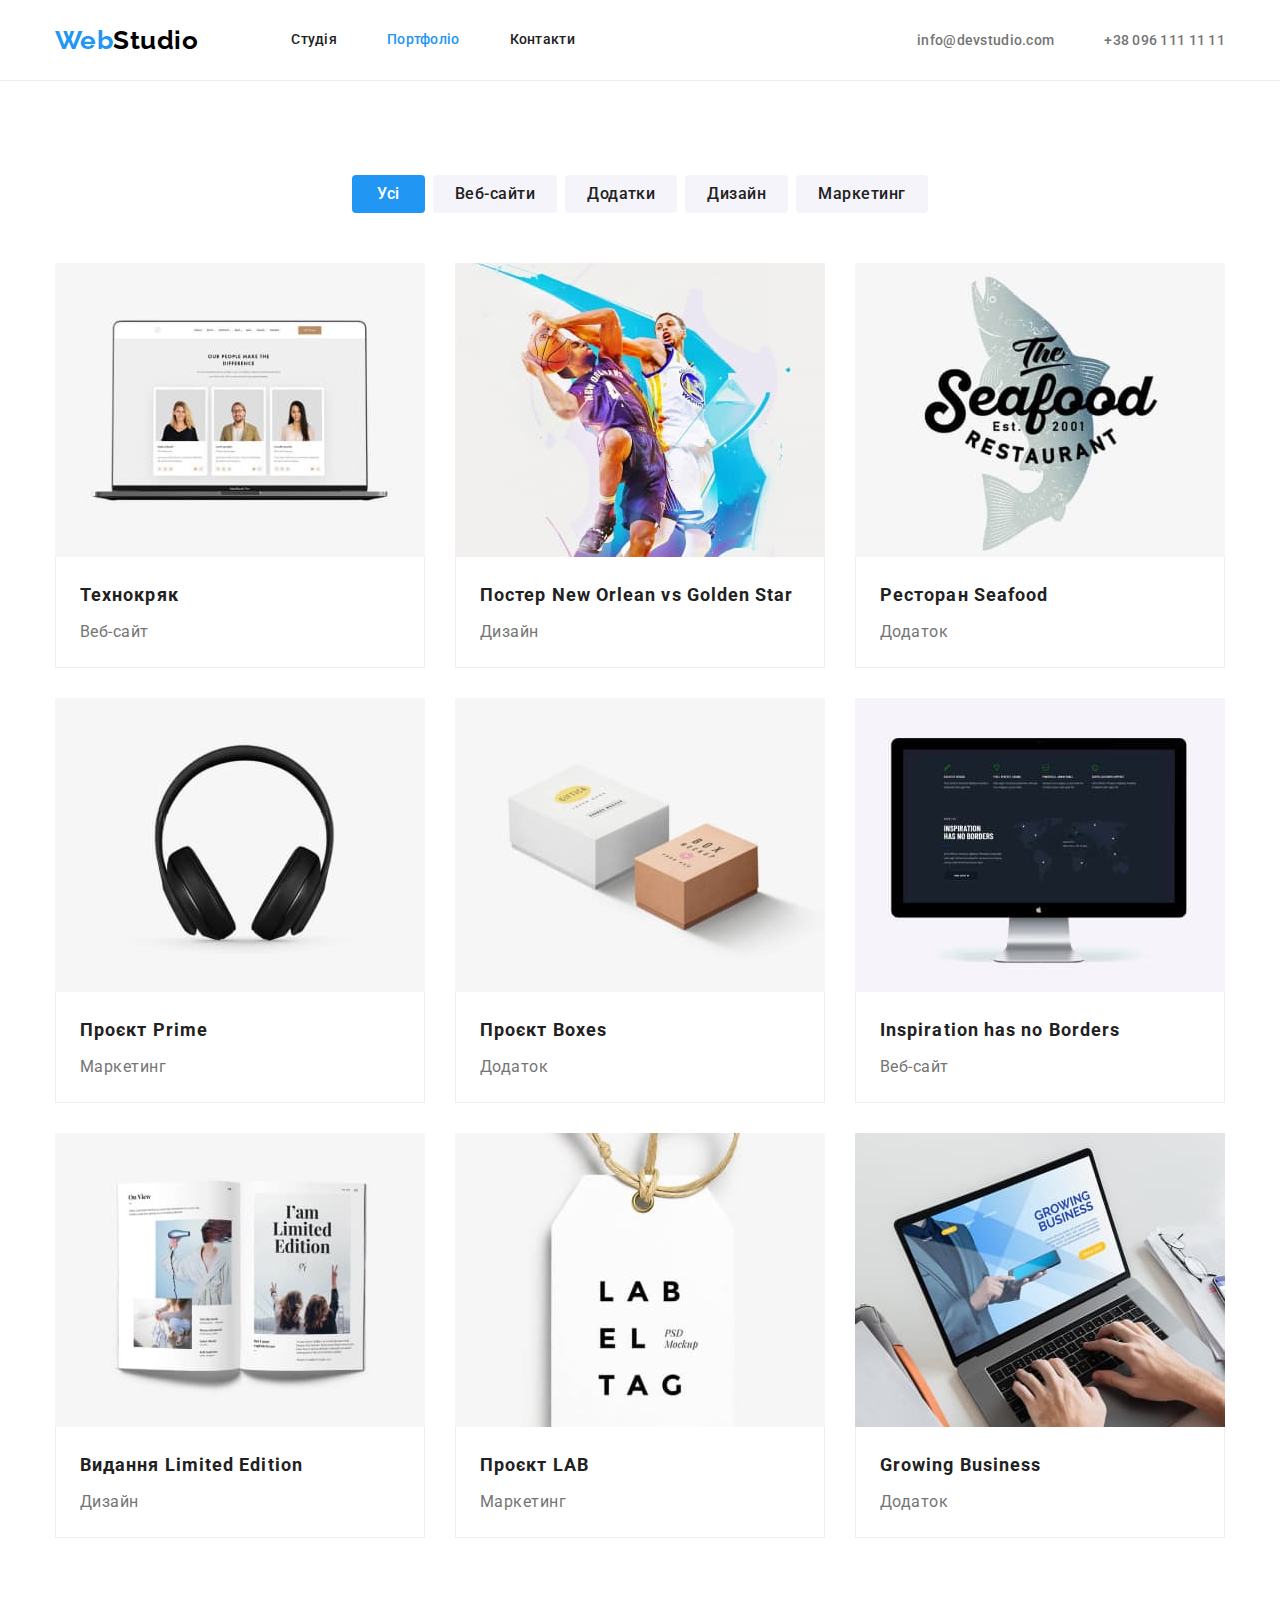
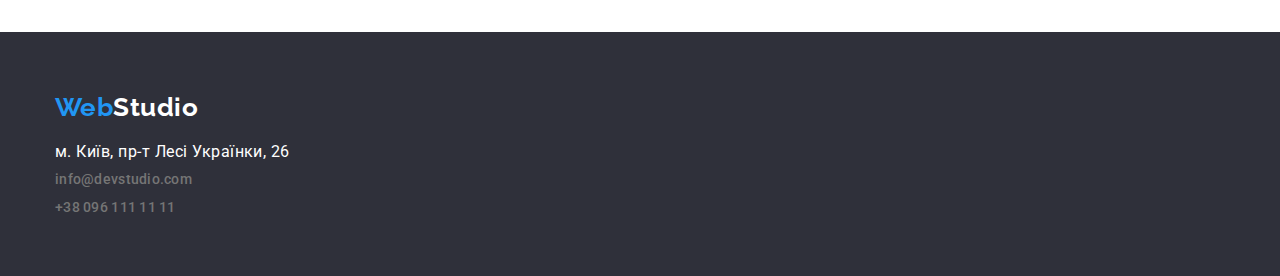
==== portfolio.html @ c84800f0 "Initial files - module 4" ====
<!DOCTYPE html>
<html lang="uk">
  <head>
    <meta charset="UTF-8" />
    <meta http-equiv="X-UA-Compatible" content="IE=edge" />
    <meta name="viewport" content="width=device-width, initial-scale=1.0" />
    <title>WebStudio</title>
    <link
      href="https://fonts.googleapis.com/css2?family=Raleway:wght@700&family=Roboto:wght@400;500;700;900&display=swap"
      rel="stylesheet"
    />
    <link
      rel="stylesheet"
      href="https://cdnjs.cloudflare.com/ajax/libs/modern-normalize/1.1.0/modern-normalize.min.css"
    />
    <link rel="stylesheet" href="./css/styles.css" />
  </head>
  <body>
    <!-- CAP -->
    <header class="header">
      <div class="conteiner content-header">
        <nav class="main-nav">
          <a class="logo" href="./" lang="en"><span class="logo-web">Web</span>Studio</a>
          <ul class="nav-list list">
            <li class="nav-item"><a class="nav-link" href="./index.html">Студія</a></li>
            <li class="nav-item"><a class="nav-link current" href="./portfolio.html">Портфоліо</a></li>
            <li class="nav-item"><a class="nav-link" href="#">Контакти</a></li>
          </ul>
        </nav>
        <ul class="contacts-list list">
          <li class="contact-item">
            <a class="contacts-link" href="mailto:info@devstudio.com">info@devstudio.com</a>
          </li>
          <li class="contact-item">
            <a class="contacts-link" href="tel:+380961111111">+38 096 111 11 11</a>
          </li>
        </ul>
      </div>
    </header>
    <!-- FILTER-HERO -->
    <main>
      <section class="section">
        <div class="conteiner">
          <!-- заголовок візуально прихований за допомогою css -->
          <h1 class="visually-hidden">Портфоліо наших робіт</h1>
          <ul class="filter-list list">
            <li class="filter-item">
              <button class="filter-btn current" type="button">Усі</button>
            </li>
            <li class="filter-item"><button class="filter-btn" type="button">Веб-сайти</button></li>
            <li class="filter-item"><button class="filter-btn" type="button">Додатки</button></li>
            <li class="filter-item"><button class="filter-btn" type="button">Дизайн</button></li>
            <li class="filter-item"><button class="filter-btn" type="button">Маркетинг</button></li>
          </ul>
          <!-- PROJECTS -->
          <ul class="projects-set list">
            <li class="project-list">
              <a class="project-link" href="#">
                <img src="./images/project1.jpg" alt="Веб-сайт Технокряк" width="370" />                
                <div class="project-content">
                  <h2 class="project-title">Технокряк</h2>
                  <p class="project-text">Веб-сайт</p>
                </div>
              </a>
            </li>

            <li class="project-list">
              <a class="project-link" href="#">
                <img
                  src="./images/project2.jpg"
                  alt="Постер New Orlean vs Golden Star"
                  width="370"
                />
                <div class="project-content">
                  <h2 class="project-title" lang="en">Постер New Orlean vs Golden Star</h2>
                  <p class="project-text">Дизайн</p>
                </div>
              </a>
            </li>

            <li class="project-list">
              <a class="project-link" href="#">
                <img src="./images/project3.jpg" alt="Додаток ресторану Seafood" width="370" />
                <div class="project-content">
                  <h2 class="project-title">Ресторан Seafood</h2>
                  <p class="project-text">Додаток</p>
                </div>
              </a>
            </li>

            <li class="project-list">
              <a class="project-link" href="#">
                <img src="./images/project4.jpg" alt="Маркетинговий проект Prime" width="370" />
                <div class="project-content">
                  <h2 class="project-title">Проєкт Prime</h2>
                  <p class="project-text">Маркетинг</p>
                </div>
              </a>
            </li>

            <li class="project-list">
              <a class="project-link" href="#">
                <img src="./images/project5.jpg" alt="Проєкт додатку Boxes" width="370" />
                <div class="project-content">
                  <h2 class="project-title">Проєкт Boxes</h2>
                  <p class="project-text">Додаток</p>
                </div>
              </a>
            </li>

            <li class="project-list">
              <a class="project-link" href="#">
                <img
                  src="./images/project6.jpg"
                  alt="Веб-сайт Inspiration has no Borders"
                  width="370"
                />
                <div class="project-content">
                  <h2 class="project-title" lang="en">Inspiration has no Borders</h2>
                  <p class="project-text">Веб-сайт</p>
                </div>
              </a>
            </li>

            <li class="project-list">
              <a class="project-link" href="#">
                <img
                  src="./images/project7.jpg"
                  alt="Дизайнерське видання Limited Edition"
                  width="370"
                />
                <div class="project-content">
                  <h2 class="project-title" lang="en">Видання Limited Edition</h2>
                  <p class="project-text">Дизайн</p>
                </div>
              </a>
            </li>

            <li class="project-list">
              <a class="project-link" href="#">
                <img src="./images/project8.jpg" alt="Маркетинговий проект LAB" width="370" />
                <div class="project-content">
                  <h2 class="project-title">Проєкт LAB</h2>
                  <p class="project-text">Маркетинг</p>
                </div>
              </a>
            </li>

            <li class="project-list">
              <a class="project-link" href="#">
                <img src="./images/project9.jpg" alt="Додаток Growing Business" width="370" />
                <div class="project-content">
                  <h2 class="project-title" lang="en">Growing Business</h2>
                  <p class="project-text">Додаток</p>
                </div>
              </a>
            </li>
          </ul>
        </div>
      </section>
    </main>
    <!-- BASEMENT -->
    <footer class="footer">
      <div class="conteiner">
        <a class="logo" href="./" lang="en"><span class="logo-web">Web</span>Studio</a>
        <address class="footer-address">
          <ul class="address-list list">
            <li class="address-item">
              <a
                class="address-logo"
                href="https://goo.gl/maps/8SpiSnEE1Zgthn1p6"
                target="_blank"
                rel="noopener noreferrer nofollow"
                >м. Київ, пр-т Лесі Українки, 26</a
              >
            </li>
            <li class="address-item">
              <a class="contacts-link" href="mailto:info@devstudio.com">info@devstudio.com</a>
            </li>
            <li class="address-item">
              <a class="contacts-link" href="tel:+380961111111">+38 096 111 11 11</a>
            </li>
          </ul>
        </address>
      </div>
    </footer>
  </body>
</html>
---- css/styles.css ----
/* для тегу <h1> color: #FFFFFF;
   для тегу <h2; h3> color: #212121;
   для тегу <p> color: #757575;
   для :hover color: #2196F3;
   додатковий фон background-color: #F5F4FA;
   фон для <footer> background-color: #2F303A;
*/

:root {
  --title-color: #212121;
  --text-color: #757575;
  --hover-accent-color: #2196f3;
  --hover-second-color: #188ce8;
  --primary-white-color: #ffffff;
  --background-second-color: #f5f4fa;
  --hero-footer-bgc: #2f303a;
  --card-set-gap: 30px;
}

body {
  background-color: #ffffff;
  color: var(--title-color);

  font-family: 'Roboto', sans-serif;
  letter-spacing: 0.03em;
}

/* CAP */
.header {
  border-bottom: 1px solid #ececec;
}

.section {
  padding-top: 94px;
  padding-bottom: 94px;
}

.no-padding {
  padding-top: 0;
}

.conteiner {
  margin-left: auto;
  margin-right: auto;
  width: 1200px;
  padding: 0 15px;
}

/* властивість для <ul>, забираємо крапки */
.list {
  list-style: none;
  padding: 0;
  margin: 0;
}

.content-header {
  display: flex;
  align-items: center;
}

.main-nav {
  display: flex;
  align-items: center;
}

.logo {
  color: #000000;

  font-family: 'Raleway', sans-serif;
  font-weight: 700;
  font-size: 26px;
  line-height: 1.19;
  text-decoration: none;
}

.logo-web {
  color: var(--hover-accent-color);
}

.nav-list {
  display: flex;
  margin-left: 93px;
}

.nav-item:not(:last-child) {
  margin-right: 50px;
}

.nav-link {
  display: block;
  padding: 32px 0;

  color: var(--title-color);
  font-weight: 500;
  font-size: 14px;
  line-height: 1.14;
  letter-spacing: 0.02em;
  text-decoration: none;
}

.contacts-list {
  display: flex;
  margin-left: auto;
}

.contact-item:not(:last-child) {
  margin-right: 50px;
}

.contacts-link {
  color: var(--text-color);
  font-weight: 500;
  font-size: 14px;
  line-height: 1.14;
  letter-spacing: 0.02em;
  text-decoration: none;
}

.nav-link:hover,
.nav-link:focus,
.contacts-link:hover,
.contacts-link:focus {
  color: var(--hover-accent-color);
}

.current {
  color: var(--hover-accent-color);
}

/* HERO */
.section.hero {
  padding-top: 200px;
  padding-bottom: 200px;
}

.hero {
  background-color: var(--hero-footer-bgc);
  text-align: center;
}

h1,
h2,
h3,
p {
  margin-top: 0;
  margin-bottom: 0;
}

img {
  display: block;
  min-width: 100%;
}

.hero-title {
  color: var(--primary-white-color);
  font-style: 400;
  font-weight: 900;
  font-size: 44px;
  line-height: 1.36;
  letter-spacing: 0.06em;
  text-transform: uppercase;

  margin-bottom: 30px;
}

.button {
  background-color: var(--hover-accent-color);
  color: var(--primary-white-color);

  font-family: inherit;
  font-weight: 700;
  font-size: 16px;
  line-height: 1.88;
  letter-spacing: 0.06em;

  cursor: pointer;
  border-radius: 4px;
  padding: 10px 32px;
  border: none;
}

.button:hover,
.button:focus {
  background-color: var(--hover-second-color);
  color: var(--primary-white-color);
}

/* FEATURES */
/* властивість для прихованого заголовку */
.visually-hidden {
  position: absolute;
  white-space: nowrap;
  width: 1px;
  height: 1px;
  overflow: hidden;
  border: 0;
  padding: 0;
  clip: rect(0 0 0 0);
  clip-path: inset(50%);
  margin: -1px;
}

.features-list {
  display: flex;
}

.features-item {
  width: 270px;
}

.features-item:not(:last-child) {
  margin-right: var(--card-set-gap);
}

.features-title {
  font-weight: 700;
  font-size: 14px;
  line-height: 1.14;
  text-transform: uppercase;

  margin-bottom: 10px;
}

.features-text {
  color: var(--text-color);

  font-size: 14px;
  line-height: 1.71;
}

/* SERVICES */
.services-list {
  display: flex;
}

.services-item:not(:last-child) {
  margin-right: var(--card-set-gap);
}

.section-title {
  font-size: 36px;
  line-height: 1.17;
  text-align: center;

  margin-bottom: 50px;
}

/* TEAM */
.team {
  background-color: var(--background-second-color);
}

.team-list {
  display: flex;
  flex-wrap: wrap;
  margin-left: calc(-1 * var(--card-set-gap));
  margin-top: calc(-1 * var(--card-set-gap));
}

.team-item {
  background-color: var(--primary-white-color);

  box-shadow: 0px 1px 3px rgba(0, 0, 0, 0.12), 0px 1px 1px rgba(0, 0, 0, 0.14),
    0px 2px 1px rgba(0, 0, 0, 0.2);
  border-radius: 0px 0px 4px 4px;

  flex-basis: calc((100% / 4) - var(--card-set-gap));
  margin-left: var(--card-set-gap);
  margin-top: var(--card-set-gap);
}

/* .team-item:not(:last-child) {
  margin-right: var(--card-set-gap);
} */

.team-content {
  text-align: center;
  padding: 30px 0;
}

.team-title {
  font-weight: 500;
  font-size: 16px;
  line-height: 1.19;

  margin-bottom: 10px;
}

.team-text {
  color: var(--text-color);
  font-size: 16px;
  line-height: 1.19;
}

/* BASEMENT */
.footer {
  background-color: var(--hero-footer-bgc);
  padding: 60px 0;
}

.footer .conteiner {
  display: flex;
  flex-direction: column;
}

.footer .logo {
  color: var(--primary-white-color);
  margin-bottom: 20px;
}

.footer-address {
  font-style: normal;
}

.address-item:not(:last-child) {
  margin-bottom: 9px;
}

.address-logo {
  color: var(--primary-white-color);
  text-decoration: none;
  margin-bottom: 20px;
}

.address-logo:hover,
.address-logo:focus {
  color: var(--hover-accent-color);
}

/* ---PORTFOLIO STYLES--- */
/* FILTER */
.filter-list {
  display: flex;
  justify-content: center;
  margin-bottom: 50px;
}

.filter-item:not(:last-child) {
  margin-right: 8px;
}

.filter-btn {
  background-color: var(--background-second-color);
  color: var(--title-color);

  font-family: inherit;
  font-weight: 500;
  font-size: 16px;
  line-height: 1.62;
  letter-spacing: 0.03em;

  border-radius: 4px;
  border: none;
  cursor: pointer;

  padding: 6px 22px;
}

.filter-btn:hover,
.filter-btn:focus {
  background-color: var(--hover-accent-color);
  color: var(--primary-white-color);
  box-shadow: 0px 3px 1px rgba(0, 0, 0, 0.1), 0px 1px 2px rgba(0, 0, 0, 0.08),
    0px 2px 2px rgba(0, 0, 0, 0.12);
}

.filter-btn.current {
  background-color: var(--hover-accent-color);
  color: var(--primary-white-color);
  padding: 6px 25px;
}

/* PROJECTS */
.projects-set {
  display: flex;
  flex-wrap: wrap;

  margin-left: calc(-1 * var(--card-set-gap));
  margin-top: calc(-1 * var(--card-set-gap));
}

.project-list {
  flex-basis: calc((100% / 3) - var(--card-set-gap));
  margin-left: var(--card-set-gap);
  margin-top: var(--card-set-gap);
}

.project-link {
  text-decoration: none;
}

.project-content {
  padding-left: 24px;
  padding-top: 20px;
  padding-bottom: 20px;
  border-right: 1px solid #eeeeee;
  border-bottom: 1px solid #eeeeee;
  border-left: 1px solid #eeeeee;
}

.project-title {
  color: var(--title-color);

  font-size: 18px;
  line-height: 2;
  letter-spacing: 0.06em;

  margin-bottom: 4px;
}

.project-text {
  color: var(--text-color);

  font-size: 16px;
  line-height: 1.88;
}
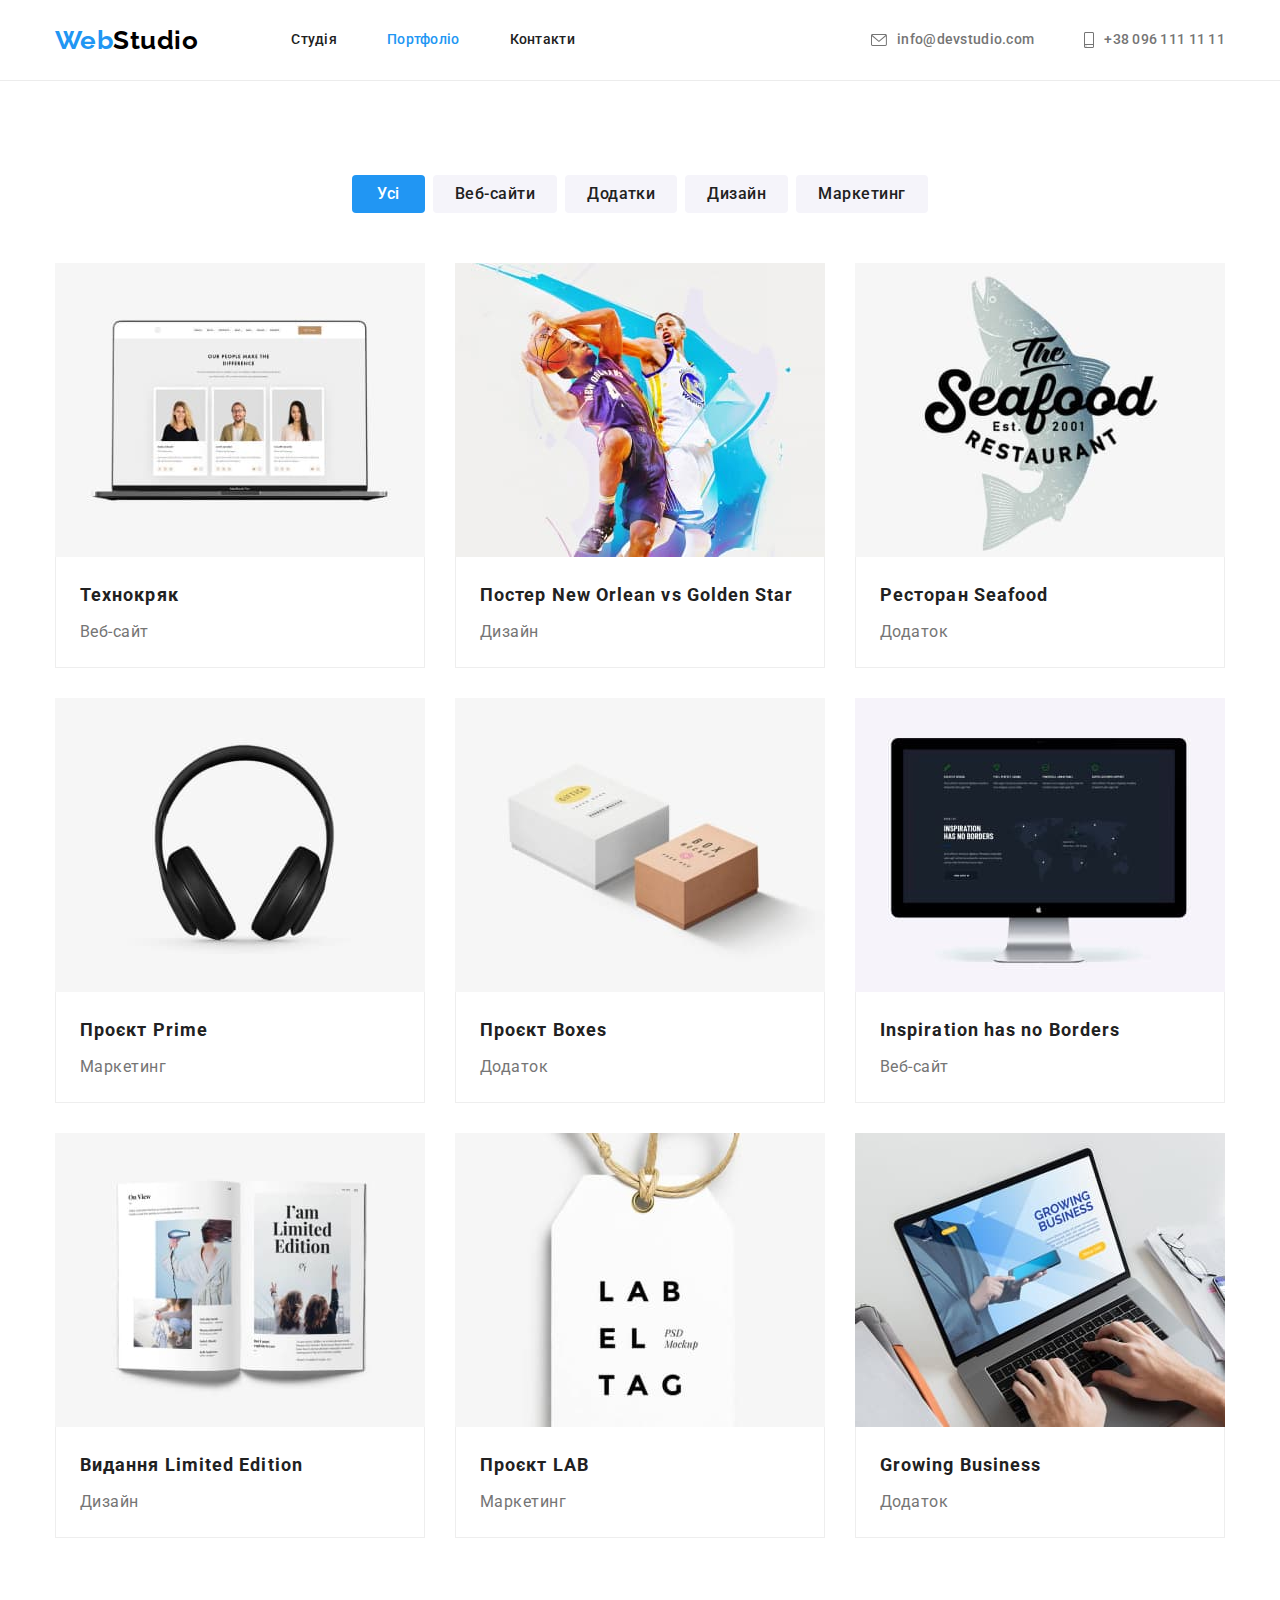
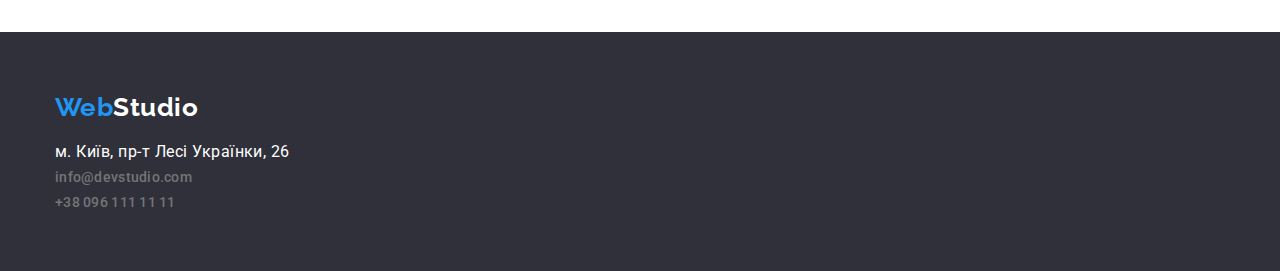
==== commit 6675aa97: "Добавлена іконки у портфоліо хедер" ====
--- a/portfolio.html
+++ b/portfolio.html
@@ -22,17 +22,31 @@
         <nav class="main-nav">
           <a class="logo" href="./" lang="en"><span class="logo-web">Web</span>Studio</a>
           <ul class="nav-list list">
-            <li class="nav-item"><a class="nav-link" href="./index.html">Студія</a></li>
-            <li class="nav-item"><a class="nav-link current" href="./portfolio.html">Портфоліо</a></li>
+            <li class="nav-item">
+              <a class="nav-link" href="./index.html">Студія</a>
+            </li>
+            <li class="nav-item">
+              <a class="nav-link current" href="./portfolio.html">Портфоліо</a>
+            </li>
             <li class="nav-item"><a class="nav-link" href="#">Контакти</a></li>
           </ul>
         </nav>
         <ul class="contacts-list list">
           <li class="contact-item">
-            <a class="contacts-link" href="mailto:info@devstudio.com">info@devstudio.com</a>
+            <a class="contacts-link" href="mailto:info@devstudio.com">
+              <svg class="contacts-icon" width="16" height="12">
+                <use href="./images/icons.svg#icon-email"></use>
+              </svg>
+              <span>info@devstudio.com</span></a
+            >
           </li>
           <li class="contact-item">
-            <a class="contacts-link" href="tel:+380961111111">+38 096 111 11 11</a>
+            <a class="contacts-link" href="tel:+380961111111">
+              <svg class="contacts-icon" width="10" height="16">
+                <use href="./images/icons.svg#icon-smartphone"></use>
+              </svg>
+              <span>+38 096 111 11 11</span></a
+            >
           </li>
         </ul>
       </div>
@@ -55,8 +69,8 @@
           <!-- PROJECTS -->
           <ul class="projects-set list">
             <li class="project-list">
-              <a class="project-link" href="#">
-                <img src="./images/project1.jpg" alt="Веб-сайт Технокряк" width="370" />                
+              <a class="project-link" href="#" target="_blank" rel="noopener noreferrer nofollow">
+                <img src="./images/project1.jpg" alt="Веб-сайт Технокряк" width="370" />
                 <div class="project-content">
                   <h2 class="project-title">Технокряк</h2>
                   <p class="project-text">Веб-сайт</p>
@@ -65,7 +79,7 @@
             </li>
 
             <li class="project-list">
-              <a class="project-link" href="#">
+              <a class="project-link" href="#" target="_blank" rel="noopener noreferrer nofollow">
                 <img
                   src="./images/project2.jpg"
                   alt="Постер New Orlean vs Golden Star"
@@ -79,7 +93,7 @@
             </li>
 
             <li class="project-list">
-              <a class="project-link" href="#">
+              <a class="project-link" href="#" target="_blank" rel="noopener noreferrer nofollow">
                 <img src="./images/project3.jpg" alt="Додаток ресторану Seafood" width="370" />
                 <div class="project-content">
                   <h2 class="project-title">Ресторан Seafood</h2>
@@ -89,7 +103,7 @@
             </li>
 
             <li class="project-list">
-              <a class="project-link" href="#">
+              <a class="project-link" href="#" target="_blank" rel="noopener noreferrer nofollow">
                 <img src="./images/project4.jpg" alt="Маркетинговий проект Prime" width="370" />
                 <div class="project-content">
                   <h2 class="project-title">Проєкт Prime</h2>
@@ -99,7 +113,7 @@
             </li>
 
             <li class="project-list">
-              <a class="project-link" href="#">
+              <a class="project-link" href="#" target="_blank" rel="noopener noreferrer nofollow">
                 <img src="./images/project5.jpg" alt="Проєкт додатку Boxes" width="370" />
                 <div class="project-content">
                   <h2 class="project-title">Проєкт Boxes</h2>
@@ -109,7 +123,7 @@
             </li>
 
             <li class="project-list">
-              <a class="project-link" href="#">
+              <a class="project-link" href="#" target="_blank" rel="noopener noreferrer nofollow">
                 <img
                   src="./images/project6.jpg"
                   alt="Веб-сайт Inspiration has no Borders"
@@ -123,7 +137,7 @@
             </li>
 
             <li class="project-list">
-              <a class="project-link" href="#">
+              <a class="project-link" href="#" target="_blank" rel="noopener noreferrer nofollow">
                 <img
                   src="./images/project7.jpg"
                   alt="Дизайнерське видання Limited Edition"
@@ -137,7 +151,7 @@
             </li>
 
             <li class="project-list">
-              <a class="project-link" href="#">
+              <a class="project-link" href="#" target="_blank" rel="noopener noreferrer nofollow">
                 <img src="./images/project8.jpg" alt="Маркетинговий проект LAB" width="370" />
                 <div class="project-content">
                   <h2 class="project-title">Проєкт LAB</h2>
@@ -147,7 +161,7 @@
             </li>
 
             <li class="project-list">
-              <a class="project-link" href="#">
+              <a class="project-link" href="#" target="_blank" rel="noopener noreferrer nofollow">
                 <img src="./images/project9.jpg" alt="Додаток Growing Business" width="370" />
                 <div class="project-content">
                   <h2 class="project-title" lang="en">Growing Business</h2>
--- a/css/styles.css
+++ b/css/styles.css
@@ -114,6 +114,14 @@
   line-height: 1.14;
   letter-spacing: 0.02em;
   text-decoration: none;
+
+  display: flex;
+  align-items: center;
+}
+
+.contacts-icon {
+  margin-right: 10px;
+  fill: currentColor;
 }
 
 .nav-link:hover,
@@ -131,6 +139,14 @@
 .section.hero {
   padding-top: 200px;
   padding-bottom: 200px;
+  margin: 0 auto;
+  max-width: 1600px;
+  height: 600px;
+  background-image: linear-gradient(to right, rgba(47, 48, 58, 0.4), rgba(47, 48, 58, 0.4)),
+    url(../images/bg-img.jpg);
+  background-repeat: no-repeat;
+  background-position: center;
+  background-size: cover;
 }
 
 .hero {
@@ -149,6 +165,7 @@
 img {
   display: block;
   min-width: 100%;
+  height: auto;
 }
 
 .hero-title {
@@ -212,6 +229,23 @@
   margin-right: var(--card-set-gap);
 }
 
+.features-stone {
+  display: flex;
+  align-items: center;
+  justify-content: center;
+
+  background-color: var(--background-second-color);
+  border-radius: 4px;
+  width: 100%;
+  padding-top: 25px;
+  padding-bottom: 25px;
+  margin-bottom: var(--card-set-gap);
+}
+
+.features-icon {
+  display: block;
+}
+
 .features-title {
   font-weight: 700;
   font-size: 14px;
@@ -327,7 +361,7 @@
   color: var(--hover-accent-color);
 }
 
-/* ---PORTFOLIO STYLES--- */
+/* ----------PORTFOLIO STYLES---------- */
 /* FILTER */
 .filter-list {
   display: flex;
@@ -387,15 +421,21 @@
 
 .project-link {
   text-decoration: none;
+  display: block;
+}
+
+.project-link:hover,
+.project-link:focus {
+  box-shadow: 0px 1px 1px rgba(0, 0, 0, 0.12), 0px 4px 4px rgba(0, 0, 0, 0.06),
+    1px 4px 6px rgba(0, 0, 0, 0.16);
 }
 
 .project-content {
   padding-left: 24px;
   padding-top: 20px;
   padding-bottom: 20px;
-  border-right: 1px solid #eeeeee;
-  border-bottom: 1px solid #eeeeee;
-  border-left: 1px solid #eeeeee;
+  border: 1px solid #eeeeee;
+  border-top: none;
 }
 
 .project-title {
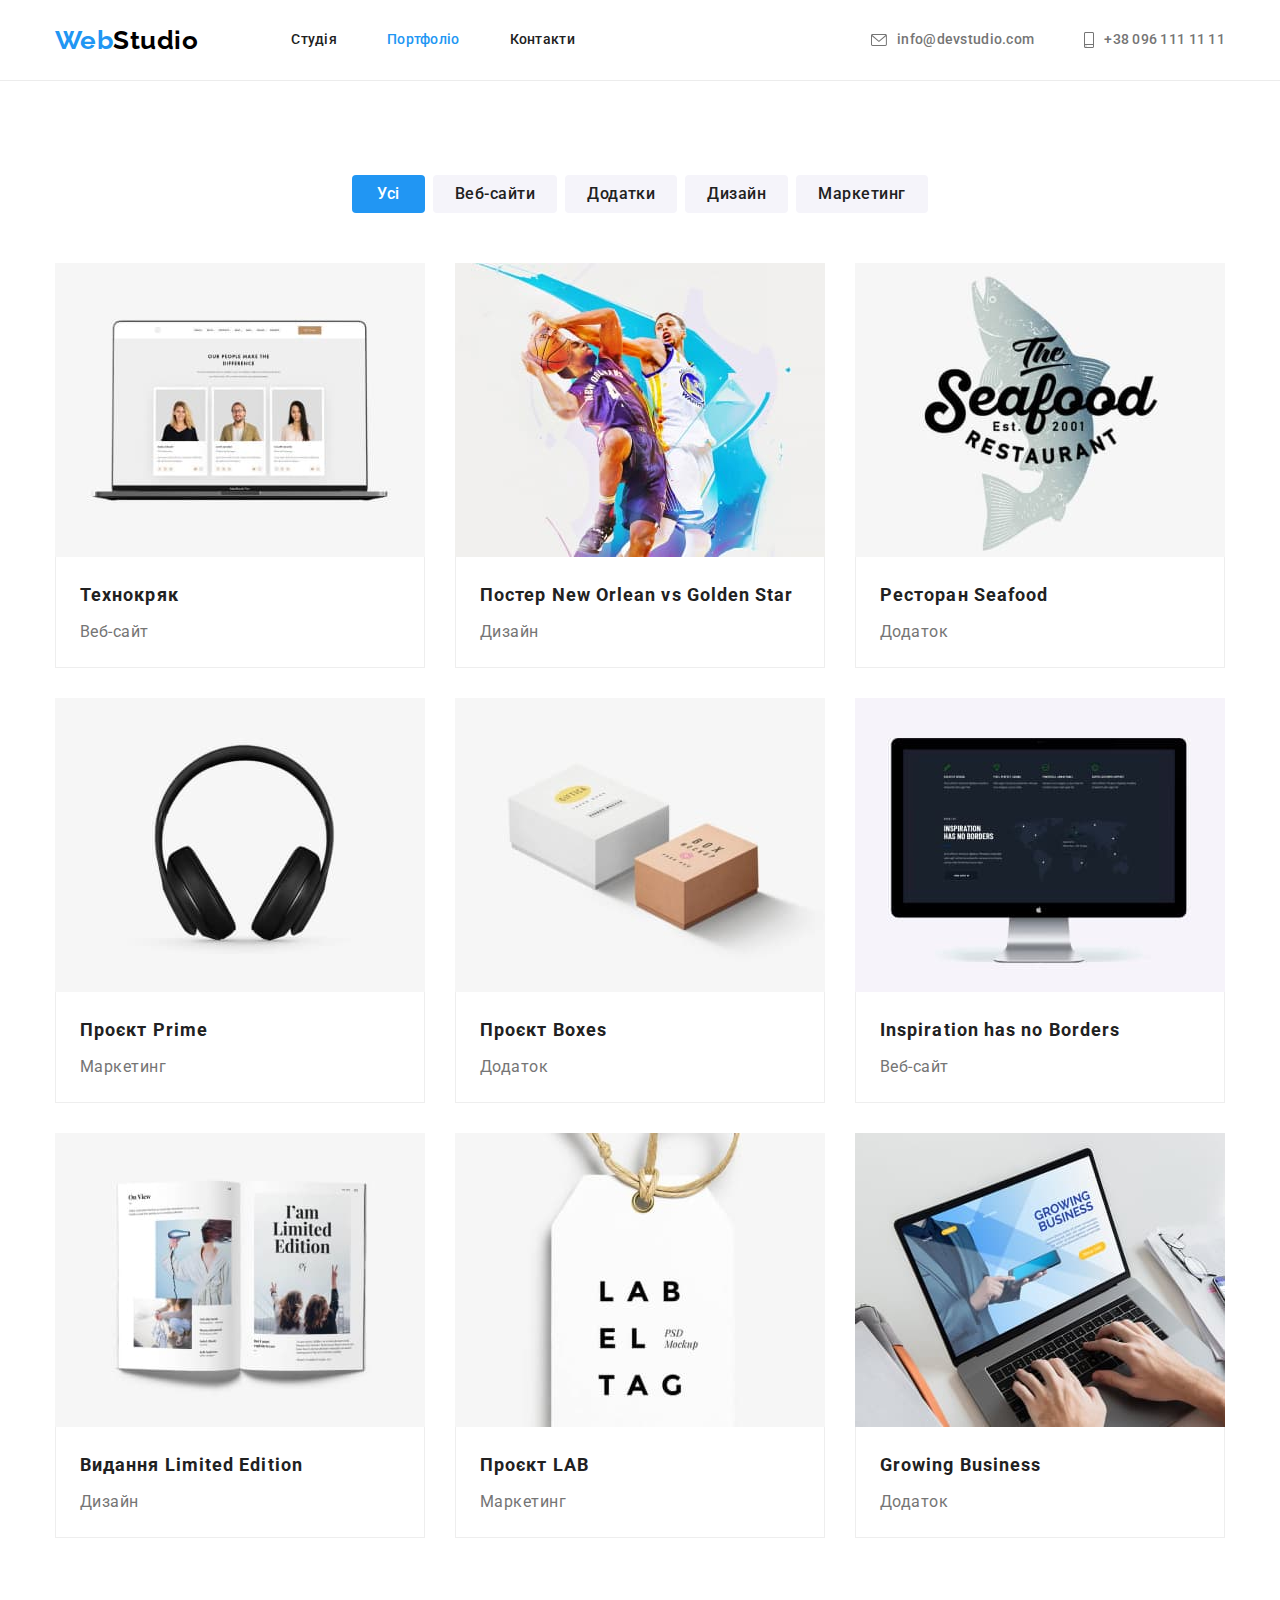
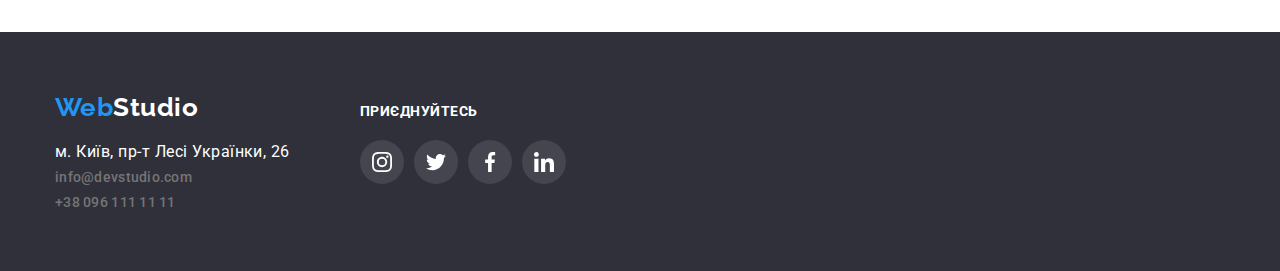
==== commit dce2736c: "Добавлені усі іконки та тіні." ====
--- a/portfolio.html
+++ b/portfolio.html
@@ -176,26 +176,61 @@
     <!-- BASEMENT -->
     <footer class="footer">
       <div class="conteiner">
-        <a class="logo" href="./" lang="en"><span class="logo-web">Web</span>Studio</a>
-        <address class="footer-address">
-          <ul class="address-list list">
-            <li class="address-item">
-              <a
-                class="address-logo"
-                href="https://goo.gl/maps/8SpiSnEE1Zgthn1p6"
-                target="_blank"
-                rel="noopener noreferrer nofollow"
-                >м. Київ, пр-т Лесі Українки, 26</a
-              >
-            </li>
-            <li class="address-item">
-              <a class="contacts-link" href="mailto:info@devstudio.com">info@devstudio.com</a>
-            </li>
-            <li class="address-item">
-              <a class="contacts-link" href="tel:+380961111111">+38 096 111 11 11</a>
-            </li>
-          </ul>
-        </address>
+        <div class="address-conteiner">
+          <a class="logo" href="./" lang="en"><span class="logo-web">Web</span>Studio</a>
+          <address class="footer-address">
+            <ul class="address-list list">
+              <li class="address-item">
+                <a
+                  class="address-logo"
+                  href="https://goo.gl/maps/8SpiSnEE1Zgthn1p6"
+                  target="_blank"
+                  rel="noopener noreferrer nofollow"
+                  >м. Київ, пр-т Лесі Українки, 26</a
+                >
+              </li>
+              <li class="address-item">
+                <a class="contacts-link" href="mailto:info@devstudio.com">info@devstudio.com</a>
+              </li>
+              <li class="address-item">
+                <a class="contacts-link" href="tel:+380961111111">+38 096 111 11 11</a>
+              </li>
+            </ul>
+          </address>
+        </div>
+        <div class="social-conteiner">
+          <p class="social-title">приєднуйтесь</p>
+          <ul class="social-list list">
+            <li class="social-item">
+              <a href="#" class="social-icon">
+                <svg class="icon" width="20" height="20">
+                  <use href="./images/icons.svg#icon-instagram"></use>
+                </svg>
+              </a>
+            </li>
+            <li class="social-item">
+              <a href="#" class="social-icon">
+                <svg class="icon" width="20" height="20">
+                  <use href="./images/icons.svg#icon-twitter"></use>
+                </svg>
+              </a>
+            </li>
+            <li class="social-item">
+              <a href="#" class="social-icon">
+                <svg class="icon" width="20" height="20">
+                  <use href="./images/icons.svg#icon-facebook"></use>
+                </svg>
+              </a>
+            </li>
+            <li class="social-item">
+              <a href="#" class="social-icon">
+                <svg class="icon" width="20" height="20">
+                  <use href="./images/icons.svg#icon-linkedin"></use>
+                </svg>
+              </a>
+            </li>
+          </ul>
+        </div>
       </div>
     </footer>
   </body>
--- a/css/styles.css
+++ b/css/styles.css
@@ -14,6 +14,7 @@
   --primary-white-color: #ffffff;
   --background-second-color: #f5f4fa;
   --hero-footer-bgc: #2f303a;
+  --icons-color: #afb1b8;
   --card-set-gap: 30px;
 }
 
@@ -234,16 +235,12 @@
   align-items: center;
   justify-content: center;
 
+  width: 100%;
+  height: 120px;
+
   background-color: var(--background-second-color);
   border-radius: 4px;
-  width: 100%;
-  padding-top: 25px;
-  padding-bottom: 25px;
   margin-bottom: var(--card-set-gap);
-}
-
-.features-icon {
-  display: block;
 }
 
 .features-title {
@@ -324,6 +321,82 @@
   color: var(--text-color);
   font-size: 16px;
   line-height: 1.19;
+  margin-bottom: 16px;
+}
+
+.icons-list {
+  display: flex;
+  align-items: center;
+  justify-content: center;
+}
+
+.icon-item {
+  width: 44px;
+  height: 44px;
+}
+
+.icon-item:not(:last-child) {
+  margin-right: 10px;
+}
+
+.icon-link {
+  color: var(--icons-color);
+
+  display: flex;
+  align-items: center;
+  justify-content: center;
+
+  width: 100%;
+  height: 100%;
+  border-radius: 50%;
+}
+
+.icon {
+  fill: currentColor;
+}
+
+.icon-link:hover,
+.icon-link:focus {
+  background-color: var(--hover-accent-color);
+  color: var(--primary-white-color);
+}
+
+/* CLIENTS */
+
+.clients-list {
+  display: flex;
+  flex-wrap: wrap;
+
+  margin-left: calc(-1 * var(--card-set-gap));
+  margin-top: calc(-1 * var(--card-set-gap));
+}
+
+.clients-item {
+  width: 170px;
+  height: 92px;
+
+  flex-basis: calc((100% / 6) - var(--card-set-gap));
+  margin-left: var(--card-set-gap);
+  margin-top: var(--card-set-gap);
+}
+
+.clients-icon {
+  color: var(--icons-color);
+
+  display: flex;
+  align-items: center;
+  justify-content: center;
+
+  width: 100%;
+  height: 100%;
+  border: 1px solid var(--icons-color);
+  border-radius: 4px;
+}
+
+.clients-icon:hover,
+.clients-icon:focus {
+  border: 1px solid var(--hover-accent-color);
+  color: var(--hover-accent-color);
 }
 
 /* BASEMENT */
@@ -334,7 +407,15 @@
 
 .footer .conteiner {
   display: flex;
+  align-content: center;
+  align-items: baseline;
+}
+
+.address-conteiner {
+  display: flex;
   flex-direction: column;
+  margin-right: 70px;
+
 }
 
 .footer .logo {
@@ -359,6 +440,47 @@
 .address-logo:hover,
 .address-logo:focus {
   color: var(--hover-accent-color);
+}
+
+.social-title {
+  color: var(--primary-white-color);
+  font-weight: 700;
+  font-size: 14px;
+  line-height: 1.14;
+  text-transform: uppercase;
+
+  margin-bottom: 20px;
+}
+
+.social-list {
+  display: flex;
+}
+
+.social-item {
+  width: 44px;
+  height: 44px;
+}
+
+.social-item:not(:last-child) {
+  margin-right: 10px;
+}
+
+.social-icon {
+  color: var(--primary-white-color);
+  background-color:rgba(255, 255, 255, 0.1);
+
+  display: flex;
+  align-items: center;
+  justify-content: center;
+
+  width: 100%;
+  height: 100%;
+  border-radius: 50%;
+}
+
+.social-icon:hover,
+.social-icon:focus {
+  background-color: var(--hover-accent-color);
 }
 
 /* ----------PORTFOLIO STYLES---------- */
